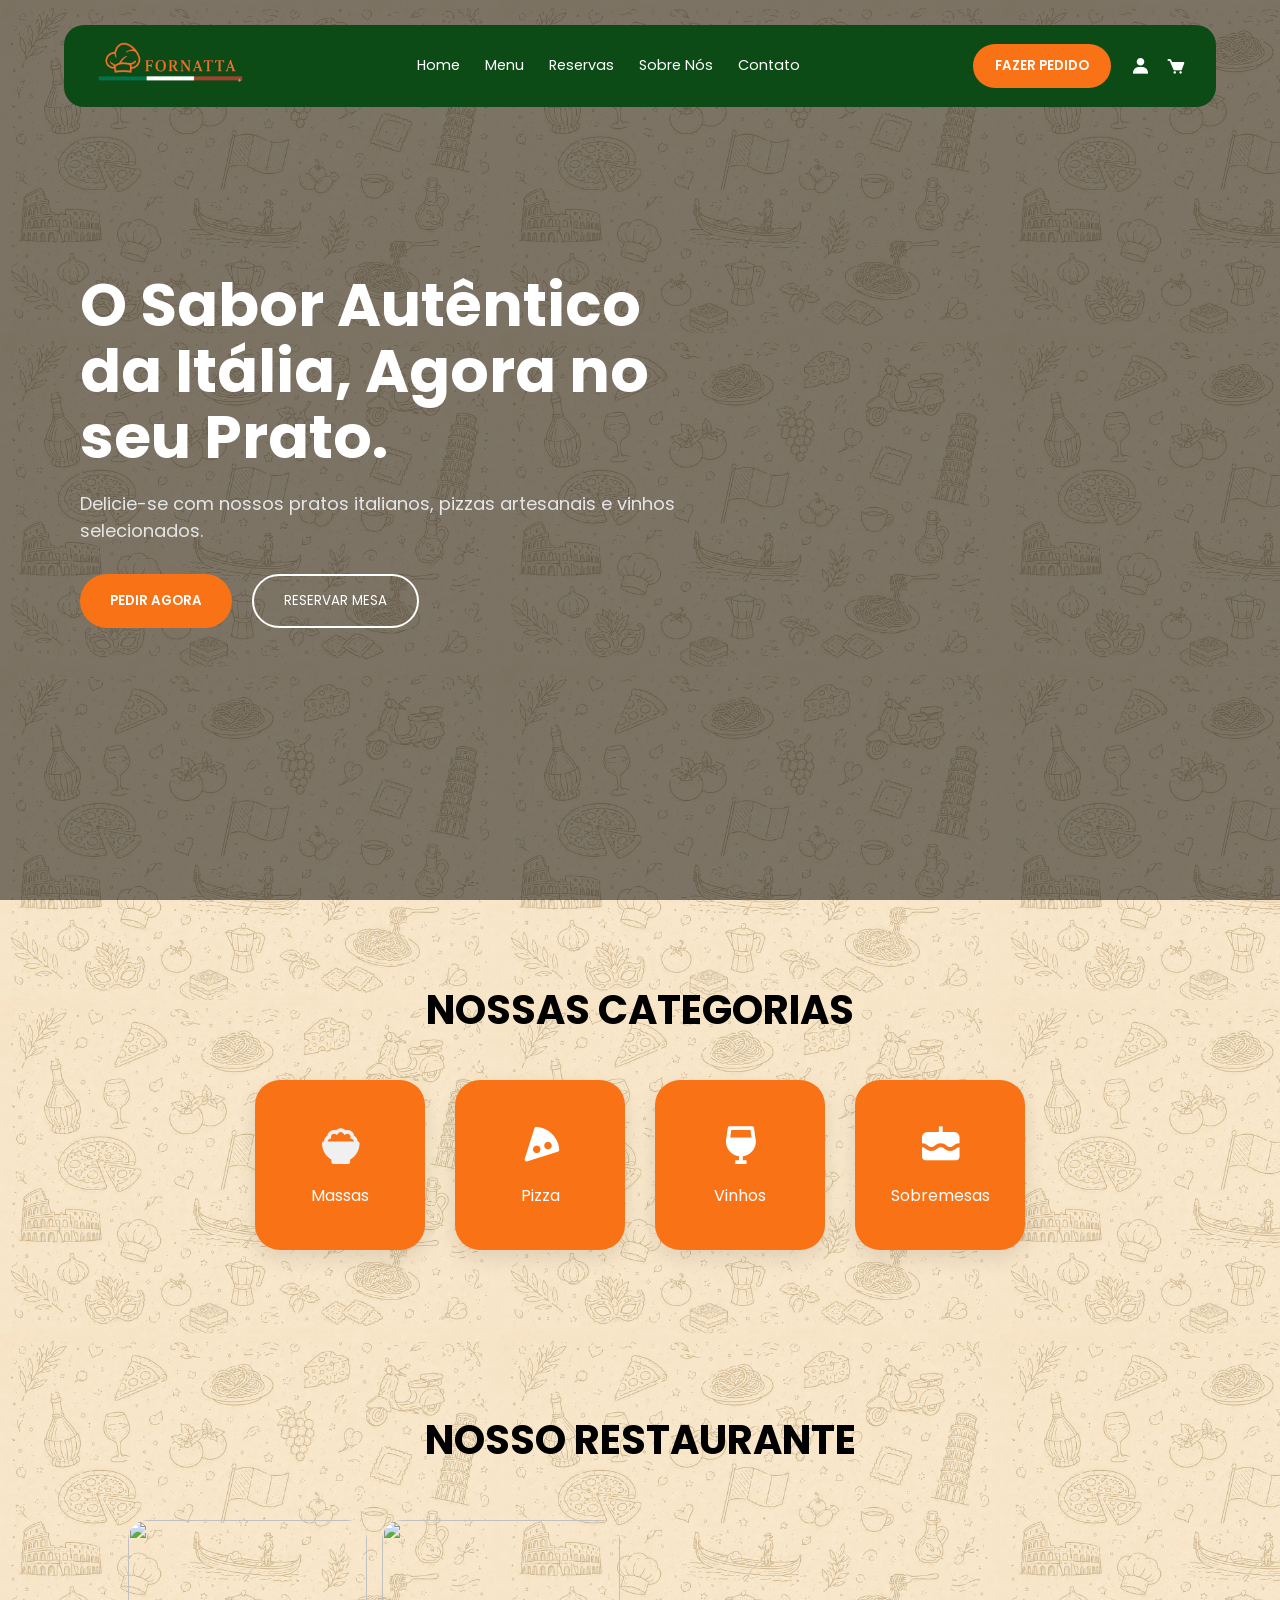
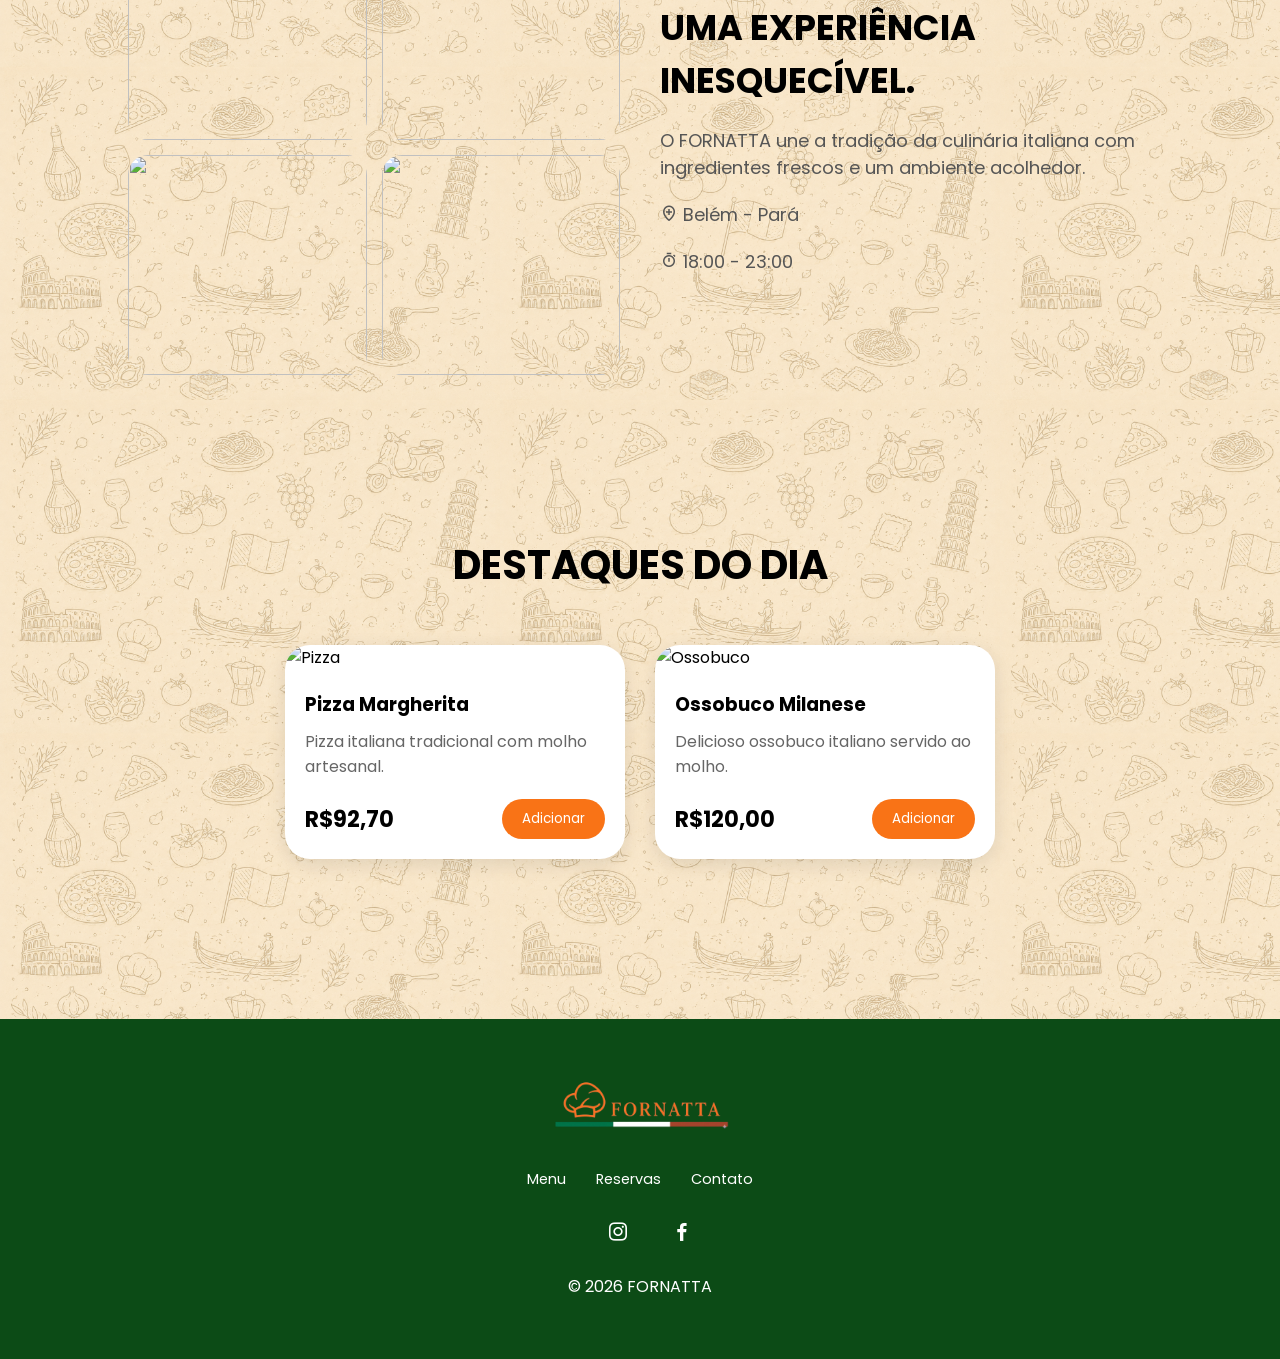
==== Fornatta/frontend/src/pages/home.html @ 74665062 "." ====
<!DOCTYPE html>
<html lang="pt-br">

<head>
    <meta charset="UTF-8">
    <meta name="viewport" content="width=device-width, initial-scale=1.0">
    <title>Home</title>

    <link rel="icon" type="image/jpeg" href="../assets-images/logo2.png"/>

    <!-- CSS -->
    <link rel="stylesheet" href="../HomeScreen.css">

    <!-- ICONS -->
    <link href='https://unpkg.com/boxicons@2.1.4/css/boxicons.min.css' rel='stylesheet'>
</head>

<body>

    <!-- NAVBAR -->
    <header>

        <nav class="navbar">

            <div class="logo">
                <img src="../assets-images/logo2.png" alt="Logo">
            </div>

            <ul class="nav-links">
                <li><a href="#">Home</a></li>
                <li><a href="#">Menu</a></li>
                <li><a href="#">Reservas</a></li>
                <li><a href="#">Sobre Nós</a></li>
                <li><a href="#">Contato</a></li>
            </ul>

            <div class="nav-right">

                <button class="pedido-btn">
                    FAZER PEDIDO
                </button>

                <div class="icons">
                    <i class='bx bxs-user'></i>
                    <i class='bx bxs-cart'></i>
                    
                </div>

            </div>

        </nav>

    </header>

    <!-- HERO -->
    <section class="hero">

        <div class="overlay"></div>

        <div class="hero-content">

            <h1>
                O Sabor Autêntico da Itália,
                Agora no seu Prato.
            </h1>

            <p>
                Delicie-se com nossos pratos italianos,
                pizzas artesanais e vinhos selecionados.
            </p>

            <div class="hero-buttons">

                <button class="orange-btn">
                    PEDIR AGORA
                </button>

                <button class="dark-btn">
                    RESERVAR MESA
                </button>

            </div>

        </div>

    </section>

    <!-- CATEGORIAS -->
    <section class="categorias">

        <h2>NOSSAS CATEGORIAS</h2>

        <div class="categoria-container">

            <div class="categoria-card">
                <i class='bx bxs-bowl-rice' style='color:#f0f0f0' ></i>
                <span>Massas</span>
            </div>

            <div class="categoria-card">
                <i class='bx bxs-pizza'></i>
                <span>Pizza</span>
            </div>

            <div class="categoria-card">
                <i class='bx bxs-wine' style='color:#fff' ></i>
                <span>Vinhos</span>
            </div>

            <div class="categoria-card">
                <i class='bx bxs-cake' style='color:#fff' ></i>
                <span>Sobremesas</span>
            </div>

        </div>

    </section>

    <!-- RESTAURANTE -->
    <section class="restaurante">

        <h2>NOSSO RESTAURANTE</h2>

        <div class="restaurante-content">

            <div class="galeria">

                <img src="https://images.unsplash.com/photo-1517248135467-4c7edcad34c4?q=80&w=800"
                    alt="">

                <img src="https://images.unsplash.com/photo-1414235077428-338989a2e8c0?q=80&w=800"
                    alt="">

                <img src="https://images.unsplash.com/photo-1552566626-52f8b828add9?q=80&w=800"
                    alt="">

                <img src="https://images.unsplash.com/photo-1600565193348-f74bd3c7ccdf?q=80&w=800"
                    alt="">

            </div>

            <div class="restaurante-text">

                <h3>
                    UMA EXPERIÊNCIA INESQUECÍVEL.
                </h3>

                <p>
                    O FORNATTA une a tradição da
                    culinária italiana com ingredientes frescos
                    e um ambiente acolhedor.
                </p>

                <div class="info">
                    <p>
                        <i class='bx bx-location-plus' ></i>
                        Belém - Pará
                    </p>

                    <p>
                        <i class='bx bx-stopwatch'></i>
                        18:00 - 23:00
                    </p>
                </div>

            </div>

        </div>

    </section>

    <!-- DESTAQUES -->
    <section class="destaques">

        <h2>DESTAQUES DO DIA</h2>

        <div class="foods">

            <!-- CARD 1 -->
            <div class="food-card">

                <img src="https://images.unsplash.com/photo-1513104890138-7c749659a591?q=80&w=800"
                    alt="Pizza">

                <div class="food-content">

                    <h3>Pizza Margherita</h3>

                    <p>
                        Pizza italiana tradicional com molho artesanal.
                    </p>

                    <div class="food-bottom">

                        <span>R$92,70</span>

                        <button>
                            Adicionar
                        </button>

                    </div>

                </div>

            </div>

            <!-- CARD 2 -->
            <div class="food-card">

                <img src="https://images.unsplash.com/photo-1544025162-d76694265947?q=80&w=800"
                    alt="Ossobuco">

                <div class="food-content">

                    <h3>Ossobuco Milanese</h3>

                    <p>
                        Delicioso ossobuco italiano servido ao molho.
                    </p>

                    <div class="food-bottom">

                        <span>R$120,00</span>

                        <button>
                            Adicionar
                        </button>

                    </div>

                </div>

            </div>

        </div>

    </section>

    <!-- FOOTER -->
    <footer>

        <img src="../assets-images/logo2.png" alt="Logo">

        <div class="footer-links">
            <a href="#">Menu</a>
            <a href="#">Reservas</a>
            <a href="#">Contato</a>
        </div>

        <div class="footer-icons">
            <a href="https://www.instagram.com" target="_blank"></a><i class='bx bxl-instagram'></i></a>
            <a href="https://www.facebook.com" target="_blank"></a><i class='bx bxl-facebook'></i></a>

        </div>

        <p>© 2026 FORNATTA</p>

    </footer>

    <!-- JS -->
    <script src="../scripts/HomeScript.js"></script>

</body>

</html>
---- Fornatta/frontend/src/HomeScreen.css ----
@import url('https://fonts.googleapis.com/css2?family=Poppins:wght@300;400;500;600;700&display=swap');

*{
    margin: 0;
    padding: 0;
    box-sizing: border-box;
    font-family: 'Poppins', sans-serif;
}

body{
    background-image: url(assets-images/fundo.home.png);
    background-size: 500px;
    background-repeat: repeat; 
}

/* NAVBAR */

header{
    position: absolute;
    width: 100%;
    top: 0;
    left: 0;
    z-index: 100;
}

.navbar{
    width: 90%;
    margin: 25px auto;
    background: #0c4b16;
    border-radius: 20px;
    padding: 15px 30px;
    display: flex;
    justify-content: space-between;
    align-items: center;
}

.logo img{
    width: 150px;
}

.nav-links{
    display: flex;
    gap: 25px;
    list-style: none;
    font-size: 14.5px;
    text-decoration: none;
    transition: color .2s;
}

.nav-links a{
    font-size: 14.5px;
    color: #fff;
    text-decoration: none;
    transition: color .1s;
}

.nav-links a:hover {
    color: #ff7724;
}

.nav-right{
    display: flex;
    align-items: center;
    gap: 20px;
}

.pedido-btn{
    background: #f97316;
    border: none;
    color: white;
    padding: 12px 22px;
    border-radius: 30px;
    cursor: pointer;
    font-weight: 600;
}

.icons{
    display: flex;
    gap: 15px;
    color: white;
    font-size: 20px;
}

/* HERO */

.hero{
    width: 100%;
    height: 100vh;

    background:
    linear-gradient(rgba(0,0,0,0.5), rgba(0,0,0,0.5)),
    url('https://images.unsplash.com/photo-1622973536968-3ead9e780960?q=80&w=1400');

    background-size: cover;
    background-position: center;

    display: flex;
    align-items: center;

    padding-left: 80px;
}

.hero-content{
    max-width: 600px;
    color: white;
}

.hero-content h1{
    font-size: 60px;
    line-height: 1.1;
    margin-bottom: 20px;
}

.hero-content p{
    font-size: 18px;
    margin-bottom: 30px;
    color: #e5e5e5;
}

.hero-buttons{
    display: flex;
    gap: 20px;
}

.orange-btn{
    background: #f97316;
    color: white;
    border: none;
    padding: 15px 30px;
    border-radius: 40px;
    font-weight: 600;
    cursor: pointer;
}

.dark-btn{
    background: transparent;
    border: 2px solid white;
    color: white;
    padding: 15px 30px;
    border-radius: 40px;
    cursor: pointer;
}

/* CATEGORIAS */

.categorias{
    padding: 80px 10%;
    text-align: center;
}

.categorias h2{
    margin-bottom: 40px;
    font-size: 40px;
}

.categoria-container{
    display: flex;
    justify-content: center;
    gap: 30px;
    flex-wrap: wrap;
}

.categoria-card{
    width: 170px;
    height: 170px;
    background: #f97316;
    border-radius: 25px;

    display: flex;
    flex-direction: column;
    justify-content: center;
    align-items: center;
    gap: 15px;

    color: white;

    box-shadow: 0 8px 20px rgba(0,0,0,0.1);

    transition: .3s;
}

.categoria-card:hover{
    transform: translateY(-10px);
}

.categoria-card i{
    font-size: 45px;
}

/* RESTAURANTE */

.restaurante{
    padding: 80px 10%;
}

.restaurante h2{
    text-align: center;
    margin-bottom: 50px;
    font-size: 40px;
}

.restaurante-content{
    display: flex;
    gap: 40px;
    align-items: center;
    flex-wrap: wrap;
}

.galeria{
    flex: 1;

    display: grid;
    grid-template-columns: repeat(2,1fr);
    gap: 15px;
}

.galeria img{
    width: 100%;
    height: 220px;
    object-fit: cover;
    border-radius: 20px;
}

.restaurante-text{
    flex: 1;
}

.restaurante-text h3{
    font-size: 35px;
    margin-bottom: 20px;
}

.restaurante-text p{
    font-size: 18px;
    color: #555;
    margin-bottom: 20px;
}

/* DESTAQUES */

.destaques{
    padding: 80px 10%;
}

.destaques h2{
    text-align: center;
    font-size: 40px;
    margin-bottom: 50px;
}

.foods{
    display: flex;
    justify-content: center;
    gap: 30px;
    flex-wrap: wrap;
}

.food-card{
    width: 340px;
    background: white;
    border-radius: 25px;
    overflow: hidden;

    box-shadow: 0 5px 20px rgba(0,0,0,0.1);

    transition: .3s;
}

.food-card:hover{
    transform: translateY(-10px);
}

.food-card img{
    width: 100%;
    height: 220px;
    object-fit: cover;
}

.food-content{
    padding: 20px;
}

.food-content h3{
    margin-bottom: 10px;
}

.food-content p{
    color: #666;
    margin-bottom: 20px;
}

.food-bottom{
    display: flex;
    justify-content: space-between;
    align-items: center;
}

.food-bottom span{
    font-size: 22px;
    font-weight: bold;
}

.food-bottom button{
    background: #f97316;
    border: none;
    color: white;
    padding: 10px 20px;
    border-radius: 30px;
    cursor: pointer;
}

/* FOOTER */

footer{
    background: #0c4b16;
    padding: 60px 10%;
    text-align: center;
    color: white;
    margin-top: 80px;
}

footer img{
    width: 180px;
    margin-bottom: 30px;
}

.footer-links{
    display: flex;
    justify-content: center;
    gap: 30px;
    margin-bottom: 30px;
}

.footer-links a{
    font-size: 14.5px;
    color: #fff;
    text-decoration: none;
    transition: color .1s;
}

.footer-links a:hover {
    color: #ff7724;
}

.footer-icons {
    display: flex;
    justify-content: center;
    gap: 20px;
    font-size: 24px;
    margin-bottom: 30px;
}


/* RESPONSIVO */

@media(max-width: 900px){

    .navbar{
        flex-direction: column;
        gap: 20px;
    }

    .hero{
        justify-content: center;
        text-align: center;
        padding: 20px;
    }

    .hero-content h1{
        font-size: 42px;
    }

    .hero-buttons{
        justify-content: center;
    }

    .restaurante-content{
        flex-direction: column;
    }

    .galeria{
        grid-template-columns: 1fr;
    }

}
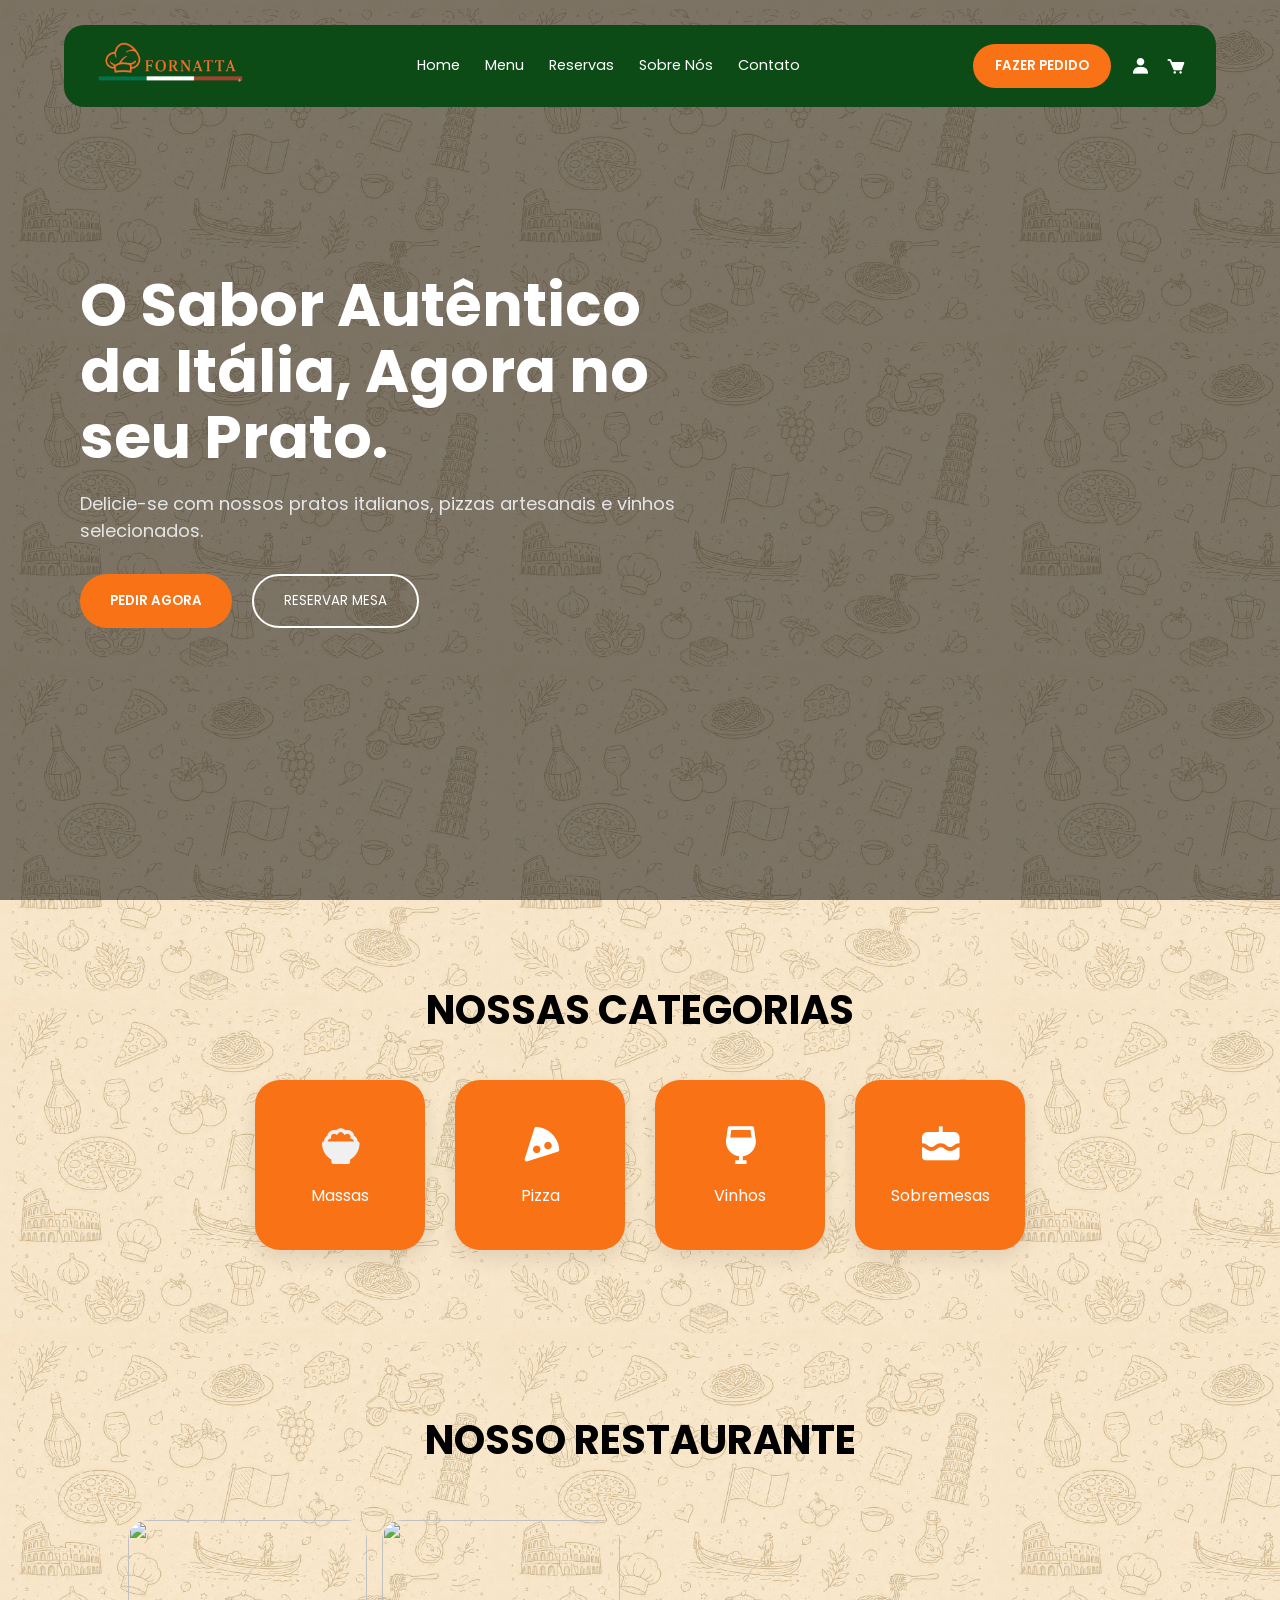
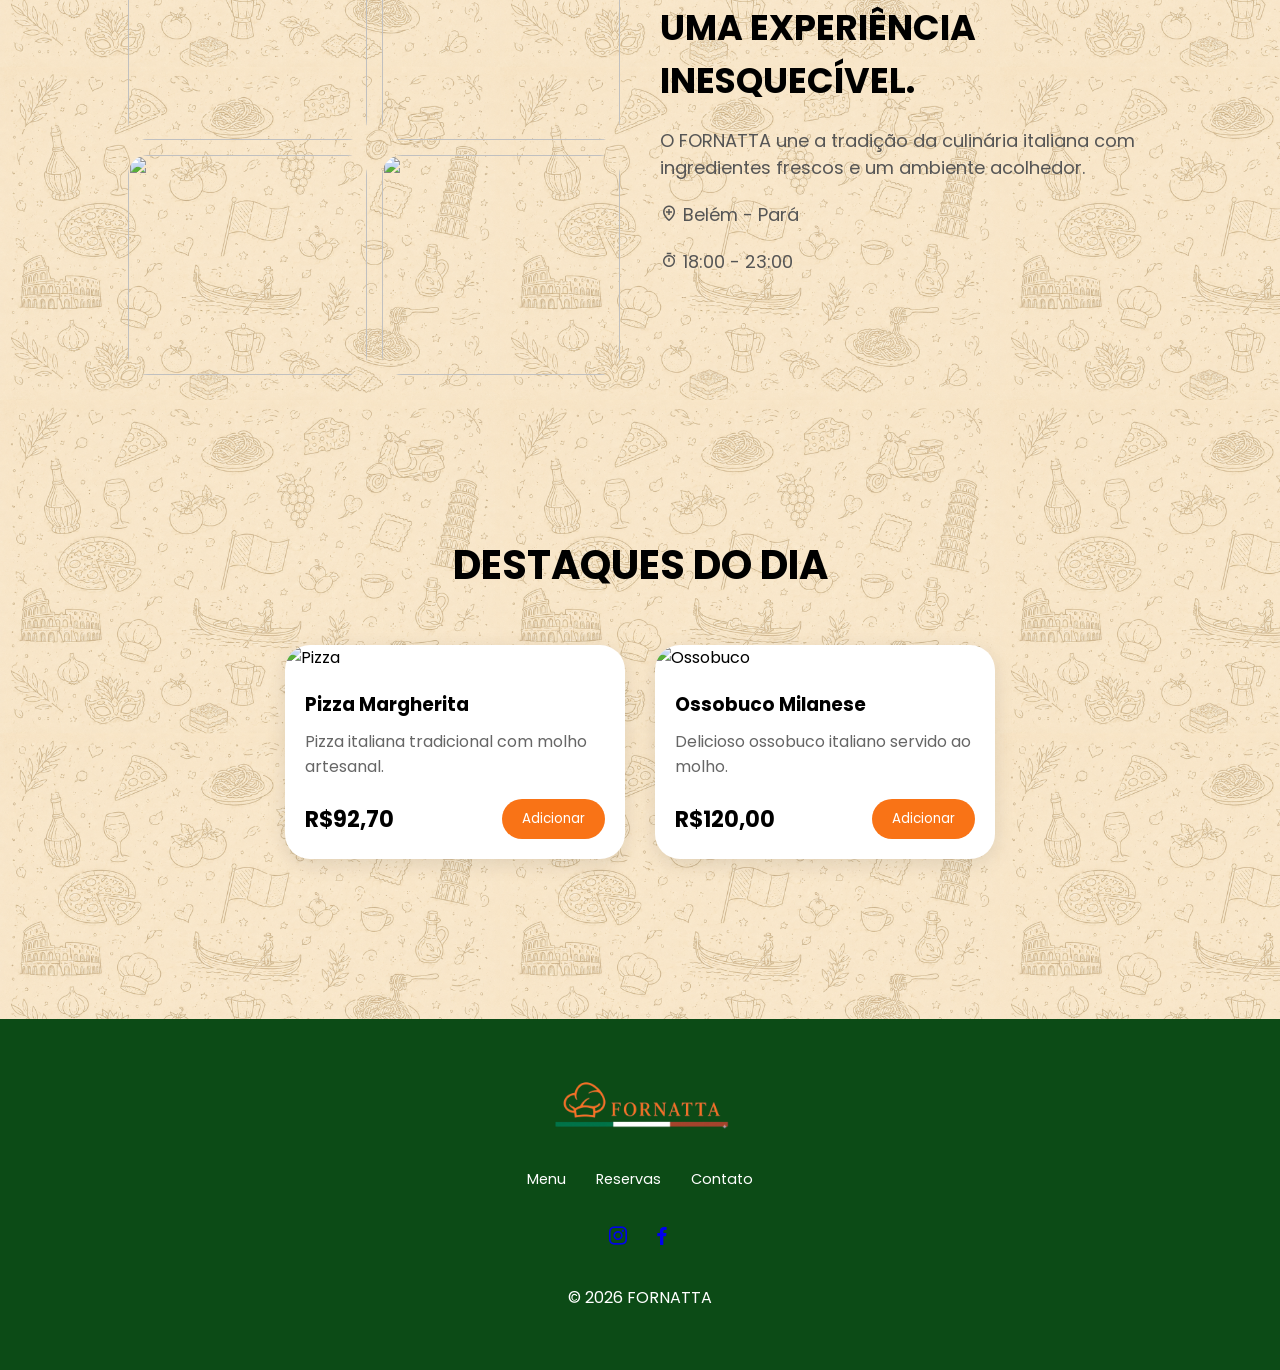
==== commit f8e7dea5: "corrigi a formatação e o link do instagram e facebook" ====
--- a/Fornatta/frontend/src/pages/home.html
+++ b/Fornatta/frontend/src/pages/home.html
@@ -1,265 +1,217 @@
-<!DOCTYPE html>
+<!doctype html>
 <html lang="pt-br">
-
-<head>
-    <meta charset="UTF-8">
-    <meta name="viewport" content="width=device-width, initial-scale=1.0">
+  <head>
+    <meta charset="UTF-8" />
+    <meta name="viewport" content="width=device-width, initial-scale=1.0" />
     <title>Home</title>
 
-    <link rel="icon" type="image/jpeg" href="../assets-images/logo2.png"/>
+    <link rel="icon" type="image/jpeg" href="../assets-images/logo2.png" />
 
     <!-- CSS -->
-    <link rel="stylesheet" href="../HomeScreen.css">
+    <link rel="stylesheet" href="../HomeScreen.css" />
 
     <!-- ICONS -->
-    <link href='https://unpkg.com/boxicons@2.1.4/css/boxicons.min.css' rel='stylesheet'>
-</head>
-
-<body>
-
+    <link
+      href="https://unpkg.com/boxicons@2.1.4/css/boxicons.min.css"
+      rel="stylesheet"
+    />
+  </head>
+
+  <body>
     <!-- NAVBAR -->
     <header>
-
-        <nav class="navbar">
-
-            <div class="logo">
-                <img src="../assets-images/logo2.png" alt="Logo">
-            </div>
-
-            <ul class="nav-links">
-                <li><a href="#">Home</a></li>
-                <li><a href="#">Menu</a></li>
-                <li><a href="#">Reservas</a></li>
-                <li><a href="#">Sobre Nós</a></li>
-                <li><a href="#">Contato</a></li>
-            </ul>
-
-            <div class="nav-right">
-
-                <button class="pedido-btn">
-                    FAZER PEDIDO
-                </button>
-
-                <div class="icons">
-                    <i class='bx bxs-user'></i>
-                    <i class='bx bxs-cart'></i>
-                    
-                </div>
-
-            </div>
-
-        </nav>
-
+      <nav class="navbar">
+        <div class="logo">
+          <img src="../assets-images/logo2.png" alt="Logo" />
+        </div>
+
+        <ul class="nav-links">
+          <li><a href="#">Home</a></li>
+          <li><a href="#">Menu</a></li>
+          <li><a href="#">Reservas</a></li>
+          <li><a href="#">Sobre Nós</a></li>
+          <li><a href="#">Contato</a></li>
+        </ul>
+
+        <div class="nav-right">
+          <button class="pedido-btn">FAZER PEDIDO</button>
+
+          <div class="icons">
+            <i class="bx bxs-user"></i>
+            <i class="bx bxs-cart"></i>
+          </div>
+        </div>
+      </nav>
     </header>
 
     <!-- HERO -->
     <section class="hero">
-
-        <div class="overlay"></div>
-
-        <div class="hero-content">
-
-            <h1>
-                O Sabor Autêntico da Itália,
-                Agora no seu Prato.
-            </h1>
-
-            <p>
-                Delicie-se com nossos pratos italianos,
-                pizzas artesanais e vinhos selecionados.
-            </p>
-
-            <div class="hero-buttons">
-
-                <button class="orange-btn">
-                    PEDIR AGORA
-                </button>
-
-                <button class="dark-btn">
-                    RESERVAR MESA
-                </button>
-
-            </div>
-
-        </div>
-
+      <div class="overlay"></div>
+
+      <div class="hero-content">
+        <h1>O Sabor Autêntico da Itália, Agora no seu Prato.</h1>
+
+        <p>
+          Delicie-se com nossos pratos italianos, pizzas artesanais e vinhos
+          selecionados.
+        </p>
+
+        <div class="hero-buttons">
+          <button class="orange-btn">PEDIR AGORA</button>
+
+          <button class="dark-btn">RESERVAR MESA</button>
+        </div>
+      </div>
     </section>
 
     <!-- CATEGORIAS -->
     <section class="categorias">
-
-        <h2>NOSSAS CATEGORIAS</h2>
-
-        <div class="categoria-container">
-
-            <div class="categoria-card">
-                <i class='bx bxs-bowl-rice' style='color:#f0f0f0' ></i>
-                <span>Massas</span>
-            </div>
-
-            <div class="categoria-card">
-                <i class='bx bxs-pizza'></i>
-                <span>Pizza</span>
-            </div>
-
-            <div class="categoria-card">
-                <i class='bx bxs-wine' style='color:#fff' ></i>
-                <span>Vinhos</span>
-            </div>
-
-            <div class="categoria-card">
-                <i class='bx bxs-cake' style='color:#fff' ></i>
-                <span>Sobremesas</span>
-            </div>
-
-        </div>
-
+      <h2>NOSSAS CATEGORIAS</h2>
+
+      <div class="categoria-container">
+        <div class="categoria-card">
+          <i class="bx bxs-bowl-rice" style="color: #f0f0f0"></i>
+          <span>Massas</span>
+        </div>
+
+        <div class="categoria-card">
+          <i class="bx bxs-pizza"></i>
+          <span>Pizza</span>
+        </div>
+
+        <div class="categoria-card">
+          <i class="bx bxs-wine" style="color: #fff"></i>
+          <span>Vinhos</span>
+        </div>
+
+        <div class="categoria-card">
+          <i class="bx bxs-cake" style="color: #fff"></i>
+          <span>Sobremesas</span>
+        </div>
+      </div>
     </section>
 
     <!-- RESTAURANTE -->
     <section class="restaurante">
-
-        <h2>NOSSO RESTAURANTE</h2>
-
-        <div class="restaurante-content">
-
-            <div class="galeria">
-
-                <img src="https://images.unsplash.com/photo-1517248135467-4c7edcad34c4?q=80&w=800"
-                    alt="">
-
-                <img src="https://images.unsplash.com/photo-1414235077428-338989a2e8c0?q=80&w=800"
-                    alt="">
-
-                <img src="https://images.unsplash.com/photo-1552566626-52f8b828add9?q=80&w=800"
-                    alt="">
-
-                <img src="https://images.unsplash.com/photo-1600565193348-f74bd3c7ccdf?q=80&w=800"
-                    alt="">
-
-            </div>
-
-            <div class="restaurante-text">
-
-                <h3>
-                    UMA EXPERIÊNCIA INESQUECÍVEL.
-                </h3>
-
-                <p>
-                    O FORNATTA une a tradição da
-                    culinária italiana com ingredientes frescos
-                    e um ambiente acolhedor.
-                </p>
-
-                <div class="info">
-                    <p>
-                        <i class='bx bx-location-plus' ></i>
-                        Belém - Pará
-                    </p>
-
-                    <p>
-                        <i class='bx bx-stopwatch'></i>
-                        18:00 - 23:00
-                    </p>
-                </div>
-
-            </div>
-
-        </div>
-
+      <h2>NOSSO RESTAURANTE</h2>
+
+      <div class="restaurante-content">
+        <div class="galeria">
+          <img
+            src="https://images.unsplash.com/photo-1517248135467-4c7edcad34c4?q=80&w=800"
+            alt=""
+          />
+
+          <img
+            src="https://images.unsplash.com/photo-1414235077428-338989a2e8c0?q=80&w=800"
+            alt=""
+          />
+
+          <img
+            src="https://images.unsplash.com/photo-1552566626-52f8b828add9?q=80&w=800"
+            alt=""
+          />
+
+          <img
+            src="https://images.unsplash.com/photo-1600565193348-f74bd3c7ccdf?q=80&w=800"
+            alt=""
+          />
+        </div>
+
+        <div class="restaurante-text">
+          <h3>UMA EXPERIÊNCIA INESQUECÍVEL.</h3>
+
+          <p>
+            O FORNATTA une a tradição da culinária italiana com ingredientes
+            frescos e um ambiente acolhedor.
+          </p>
+
+          <div class="info">
+            <p>
+              <i class="bx bx-location-plus"></i>
+              Belém - Pará
+            </p>
+
+            <p>
+              <i class="bx bx-stopwatch"></i>
+              18:00 - 23:00
+            </p>
+          </div>
+        </div>
+      </div>
     </section>
 
     <!-- DESTAQUES -->
     <section class="destaques">
-
-        <h2>DESTAQUES DO DIA</h2>
-
-        <div class="foods">
-
-            <!-- CARD 1 -->
-            <div class="food-card">
-
-                <img src="https://images.unsplash.com/photo-1513104890138-7c749659a591?q=80&w=800"
-                    alt="Pizza">
-
-                <div class="food-content">
-
-                    <h3>Pizza Margherita</h3>
-
-                    <p>
-                        Pizza italiana tradicional com molho artesanal.
-                    </p>
-
-                    <div class="food-bottom">
-
-                        <span>R$92,70</span>
-
-                        <button>
-                            Adicionar
-                        </button>
-
-                    </div>
-
-                </div>
-
+      <h2>DESTAQUES DO DIA</h2>
+
+      <div class="foods">
+        <!-- CARD 1 -->
+        <div class="food-card">
+          <img
+            src="https://images.unsplash.com/photo-1513104890138-7c749659a591?q=80&w=800"
+            alt="Pizza"
+          />
+
+          <div class="food-content">
+            <h3>Pizza Margherita</h3>
+
+            <p>Pizza italiana tradicional com molho artesanal.</p>
+
+            <div class="food-bottom">
+              <span>R$92,70</span>
+
+              <button>Adicionar</button>
             </div>
-
-            <!-- CARD 2 -->
-            <div class="food-card">
-
-                <img src="https://images.unsplash.com/photo-1544025162-d76694265947?q=80&w=800"
-                    alt="Ossobuco">
-
-                <div class="food-content">
-
-                    <h3>Ossobuco Milanese</h3>
-
-                    <p>
-                        Delicioso ossobuco italiano servido ao molho.
-                    </p>
-
-                    <div class="food-bottom">
-
-                        <span>R$120,00</span>
-
-                        <button>
-                            Adicionar
-                        </button>
-
-                    </div>
-
-                </div>
-
+          </div>
+        </div>
+
+        <!-- CARD 2 -->
+        <div class="food-card">
+          <img
+            src="https://images.unsplash.com/photo-1544025162-d76694265947?q=80&w=800"
+            alt="Ossobuco"
+          />
+
+          <div class="food-content">
+            <h3>Ossobuco Milanese</h3>
+
+            <p>Delicioso ossobuco italiano servido ao molho.</p>
+
+            <div class="food-bottom">
+              <span>R$120,00</span>
+
+              <button>Adicionar</button>
             </div>
-
-        </div>
-
+          </div>
+        </div>
+      </div>
     </section>
 
     <!-- FOOTER -->
     <footer>
-
-        <img src="../assets-images/logo2.png" alt="Logo">
-
-        <div class="footer-links">
-            <a href="#">Menu</a>
-            <a href="#">Reservas</a>
-            <a href="#">Contato</a>
-        </div>
-
-        <div class="footer-icons">
-            <a href="https://www.instagram.com" target="_blank"></a><i class='bx bxl-instagram'></i></a>
-            <a href="https://www.facebook.com" target="_blank"></a><i class='bx bxl-facebook'></i></a>
-
-        </div>
-
-        <p>© 2026 FORNATTA</p>
-
+      <img src="../assets-images/logo2.png" alt="Logo" />
+
+      <div class="footer-links">
+        <a href="#">Menu</a>
+        <a href="#">Reservas</a>
+        <a href="#">Contato</a>
+      </div>
+
+      <div class="footer-icons">
+        <a href="https://www.instagram.com" target="_blank">
+          <i class="bx bxl-instagram"></i>
+        </a>
+
+        <a href="https://www.facebook.com" target="_blank">
+          <i class="bx bxl-facebook"></i>
+        </a>
+      </div>
+
+      <p>© 2026 FORNATTA</p>
     </footer>
 
     <!-- JS -->
     <script src="../scripts/HomeScript.js"></script>
-
-</body>
-
-</html>+  </body>
+</html>
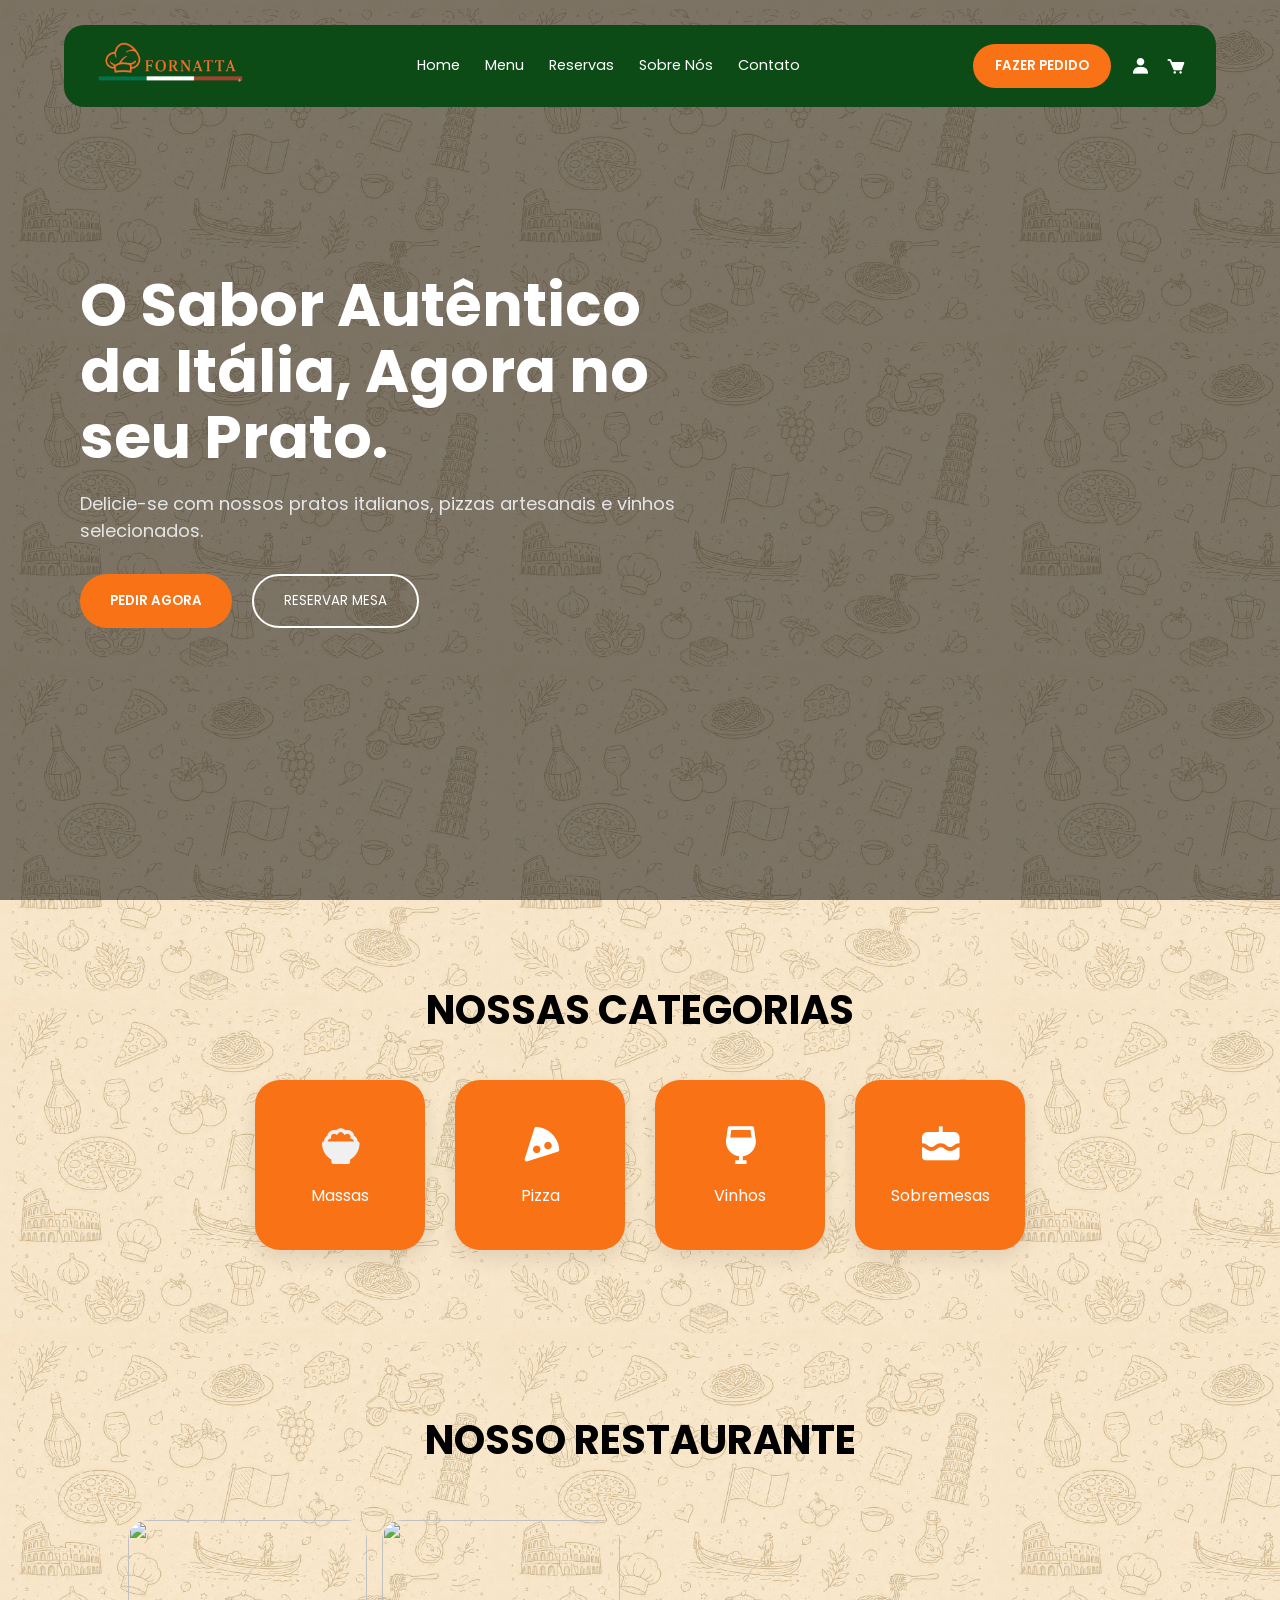
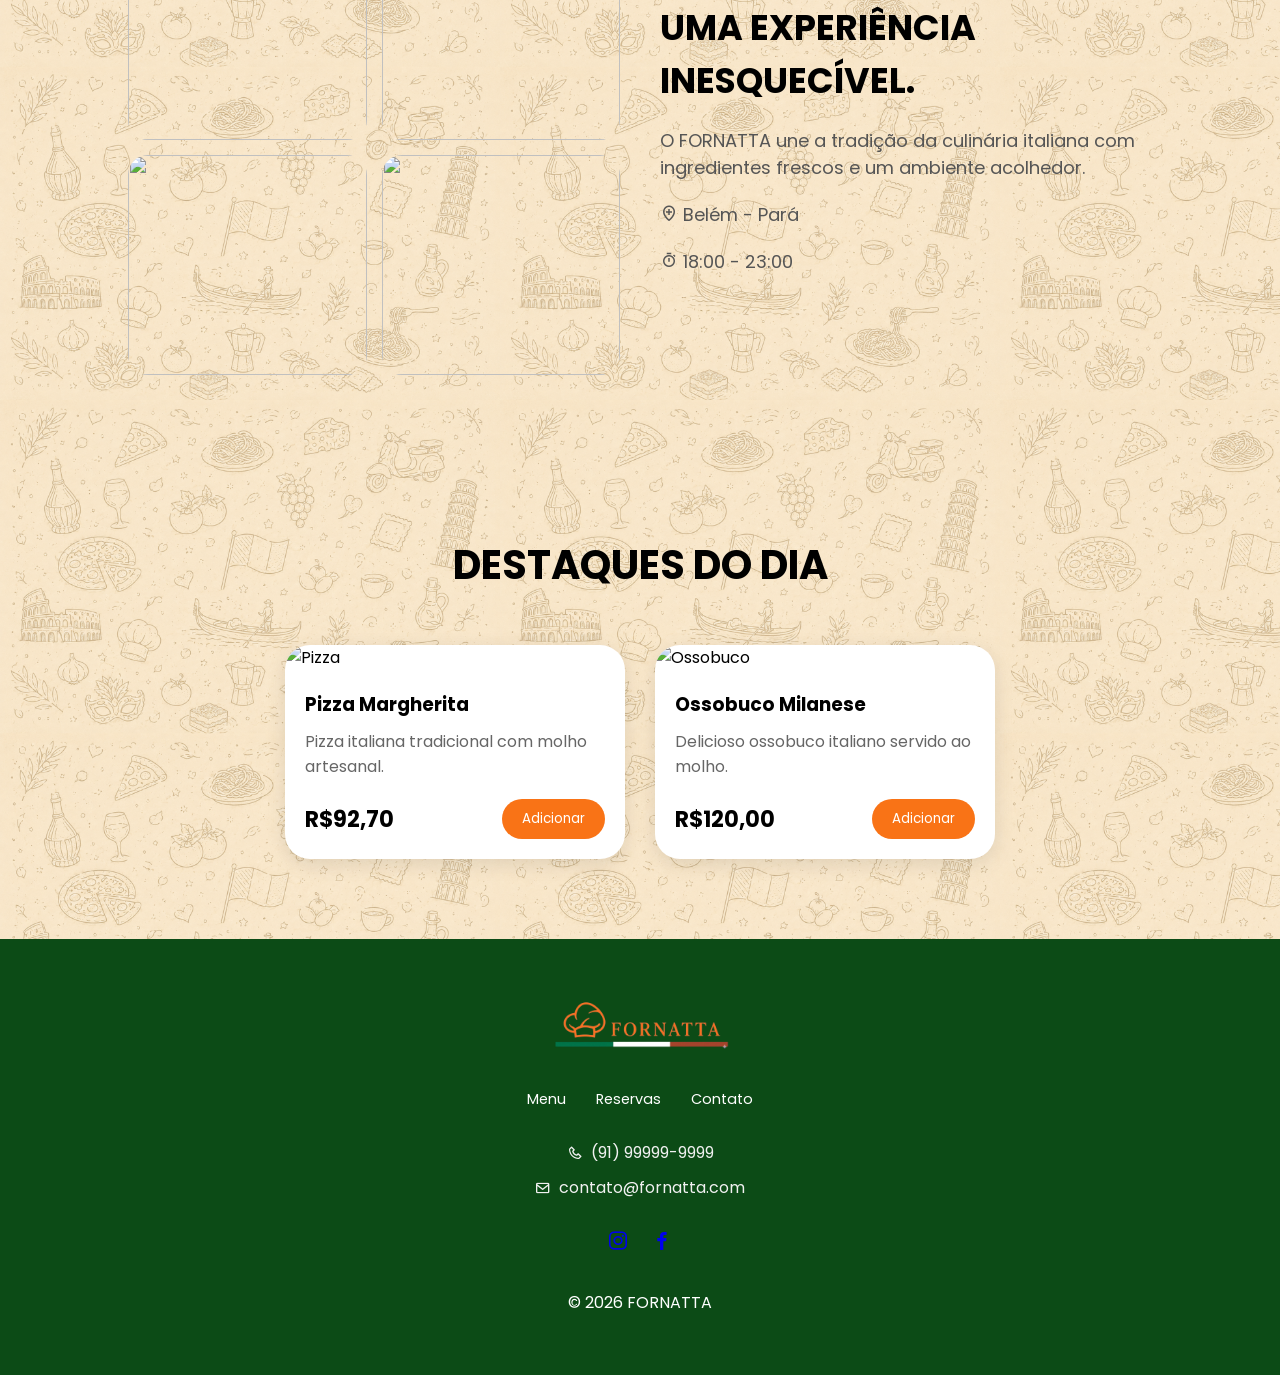
==== commit 5d447d74: "fiz alterações no contato" ====
--- a/Fornatta/frontend/src/pages/home.html
+++ b/Fornatta/frontend/src/pages/home.html
@@ -26,9 +26,9 @@
         </div>
 
         <ul class="nav-links">
-          <li><a href="#">Home</a></li>
-          <li><a href="#">Menu</a></li>
-          <li><a href="#">Reservas</a></li>
+          <li><a href="home.html">Home</a></li>
+          <li><a href="cardapio.html">Menu</a></li>
+          <li><a href="reservas.html">Reservas</a></li>
           <li><a href="#">Sobre Nós</a></li>
           <li><a href="#">Contato</a></li>
         </ul>
@@ -198,6 +198,11 @@
         <a href="#">Contato</a>
       </div>
 
+      <div class="contato-info">
+        <p><i class="bx bx-phone"></i> (91) 99999-9999</p>
+        <p><i class="bx bx-envelope"></i> contato@fornatta.com</p>
+      </div>
+
       <div class="footer-icons">
         <a href="https://www.instagram.com" target="_blank">
           <i class="bx bxl-instagram"></i>
--- a/Fornatta/frontend/src/HomeScreen.css
+++ b/Fornatta/frontend/src/HomeScreen.css
@@ -1,385 +1,396 @@
-@import url('https://fonts.googleapis.com/css2?family=Poppins:wght@300;400;500;600;700&display=swap');
-
-*{
-    margin: 0;
-    padding: 0;
-    box-sizing: border-box;
-    font-family: 'Poppins', sans-serif;
-}
-
-body{
-    background-image: url(assets-images/fundo.home.png);
-    background-size: 500px;
-    background-repeat: repeat; 
+@import url("https://fonts.googleapis.com/css2?family=Poppins:wght@300;400;500;600;700&display=swap");
+
+* {
+  margin: 0;
+  padding: 0;
+  box-sizing: border-box;
+  font-family: "Poppins", sans-serif;
+}
+
+body {
+  background-image: url(assets-images/fundo.home.png);
+  background-size: 500px;
+  background-repeat: repeat;
 }
 
 /* NAVBAR */
 
-header{
-    position: absolute;
-    width: 100%;
-    top: 0;
-    left: 0;
-    z-index: 100;
-}
-
-.navbar{
-    width: 90%;
-    margin: 25px auto;
-    background: #0c4b16;
-    border-radius: 20px;
-    padding: 15px 30px;
-    display: flex;
-    justify-content: space-between;
-    align-items: center;
-}
-
-.logo img{
-    width: 150px;
-}
-
-.nav-links{
-    display: flex;
-    gap: 25px;
-    list-style: none;
-    font-size: 14.5px;
-    text-decoration: none;
-    transition: color .2s;
-}
-
-.nav-links a{
-    font-size: 14.5px;
-    color: #fff;
-    text-decoration: none;
-    transition: color .1s;
+header {
+  position: absolute;
+  width: 100%;
+  top: 0;
+  left: 0;
+  z-index: 100;
+}
+
+.navbar {
+  width: 90%;
+  margin: 25px auto;
+  background: #0c4b16;
+  border-radius: 20px;
+  padding: 15px 30px;
+  display: flex;
+  justify-content: space-between;
+  align-items: center;
+}
+
+.logo img {
+  width: 150px;
+}
+
+.nav-links {
+  display: flex;
+  gap: 25px;
+  list-style: none;
+  font-size: 14.5px;
+  text-decoration: none;
+  transition: color 0.2s;
+}
+
+.nav-links a {
+  font-size: 14.5px;
+  color: #fff;
+  text-decoration: none;
+  transition: color 0.1s;
 }
 
 .nav-links a:hover {
-    color: #ff7724;
-}
-
-.nav-right{
-    display: flex;
-    align-items: center;
+  color: #ff7724;
+}
+
+.nav-right {
+  display: flex;
+  align-items: center;
+  gap: 20px;
+}
+
+.pedido-btn {
+  background: #f97316;
+  border: none;
+  color: white;
+  padding: 12px 22px;
+  border-radius: 30px;
+  cursor: pointer;
+  font-weight: 600;
+}
+
+.icons {
+  display: flex;
+  gap: 15px;
+  color: white;
+  font-size: 20px;
+}
+
+/* HERO */
+
+.hero {
+  width: 100%;
+  height: 100vh;
+
+  background:
+    linear-gradient(rgba(0, 0, 0, 0.5), rgba(0, 0, 0, 0.5)),
+    url("https://images.unsplash.com/photo-1622973536968-3ead9e780960?q=80&w=1400");
+
+  background-size: cover;
+  background-position: center;
+
+  display: flex;
+  align-items: center;
+
+  padding-left: 80px;
+}
+
+.hero-content {
+  max-width: 600px;
+  color: white;
+}
+
+.hero-content h1 {
+  font-size: 60px;
+  line-height: 1.1;
+  margin-bottom: 20px;
+}
+
+.hero-content p {
+  font-size: 18px;
+  margin-bottom: 30px;
+  color: #e5e5e5;
+}
+
+.hero-buttons {
+  display: flex;
+  gap: 20px;
+}
+
+.orange-btn {
+  background: #f97316;
+  color: white;
+  border: none;
+  padding: 15px 30px;
+  border-radius: 40px;
+  font-weight: 600;
+  cursor: pointer;
+}
+
+.dark-btn {
+  background: transparent;
+  border: 2px solid white;
+  color: white;
+  padding: 15px 30px;
+  border-radius: 40px;
+  cursor: pointer;
+}
+
+/* CATEGORIAS */
+
+.categorias {
+  padding: 80px 10%;
+  text-align: center;
+}
+
+.categorias h2 {
+  margin-bottom: 40px;
+  font-size: 40px;
+}
+
+.categoria-container {
+  display: flex;
+  justify-content: center;
+  gap: 30px;
+  flex-wrap: wrap;
+}
+
+.categoria-card {
+  width: 170px;
+  height: 170px;
+  background: #f97316;
+  border-radius: 25px;
+
+  display: flex;
+  flex-direction: column;
+  justify-content: center;
+  align-items: center;
+  gap: 15px;
+
+  color: white;
+
+  box-shadow: 0 8px 20px rgba(0, 0, 0, 0.1);
+
+  transition: 0.3s;
+}
+
+.categoria-card:hover {
+  transform: translateY(-10px);
+}
+
+.categoria-card i {
+  font-size: 45px;
+}
+
+/* RESTAURANTE */
+
+.restaurante {
+  padding: 80px 10%;
+}
+
+.restaurante h2 {
+  text-align: center;
+  margin-bottom: 50px;
+  font-size: 40px;
+}
+
+.restaurante-content {
+  display: flex;
+  gap: 40px;
+  align-items: center;
+  flex-wrap: wrap;
+}
+
+.galeria {
+  flex: 1;
+
+  display: grid;
+  grid-template-columns: repeat(2, 1fr);
+  gap: 15px;
+}
+
+.galeria img {
+  width: 100%;
+  height: 220px;
+  object-fit: cover;
+  border-radius: 20px;
+}
+
+.restaurante-text {
+  flex: 1;
+}
+
+.restaurante-text h3 {
+  font-size: 35px;
+  margin-bottom: 20px;
+}
+
+.restaurante-text p {
+  font-size: 18px;
+  color: #555;
+  margin-bottom: 20px;
+}
+
+/* DESTAQUES */
+
+.destaques {
+  padding: 80px 10%;
+}
+
+.destaques h2 {
+  text-align: center;
+  font-size: 40px;
+  margin-bottom: 50px;
+}
+
+.foods {
+  display: flex;
+  justify-content: center;
+  gap: 30px;
+  flex-wrap: wrap;
+}
+
+.food-card {
+  width: 340px;
+  background: white;
+  border-radius: 25px;
+  overflow: hidden;
+
+  box-shadow: 0 5px 20px rgba(0, 0, 0, 0.1);
+
+  transition: 0.3s;
+}
+
+.food-card:hover {
+  transform: translateY(-10px);
+}
+
+.food-card img {
+  width: 100%;
+  height: 220px;
+  object-fit: cover;
+}
+
+.food-content {
+  padding: 20px;
+}
+
+.food-content h3 {
+  margin-bottom: 10px;
+}
+
+.food-content p {
+  color: #666;
+  margin-bottom: 20px;
+}
+
+.food-bottom {
+  display: flex;
+  justify-content: space-between;
+  align-items: center;
+}
+
+.food-bottom span {
+  font-size: 22px;
+  font-weight: bold;
+}
+
+.food-bottom button {
+  background: #f97316;
+  border: none;
+  color: white;
+  padding: 10px 20px;
+  border-radius: 30px;
+  cursor: pointer;
+}
+
+/* FOOTER */
+
+footer {
+  background: #0c4b16;
+  padding: 60px 10%;
+  text-align: center;
+  color: white;
+}
+
+footer img {
+  width: 180px;
+  margin-bottom: 30px;
+}
+
+.footer-links {
+  display: flex;
+  justify-content: center;
+  gap: 30px;
+  margin-bottom: 30px;
+}
+
+.footer-links a {
+  font-size: 14.5px;
+  color: #fff;
+  text-decoration: none;
+  transition: color 0.1s;
+}
+
+.footer-links a:hover {
+  color: #ff7724;
+}
+
+.contato-info {
+  display: flex;
+  flex-direction: column;
+  gap: 10px;
+  margin-bottom: 25px;
+}
+
+.contato-info p {
+  display: flex;
+  justify-content: center;
+  align-items: center;
+  gap: 8px;
+  color: #f1f1f1;
+}
+
+.footer-icons {
+  display: flex;
+  justify-content: center;
+  gap: 20px;
+  font-size: 24px;
+  margin-bottom: 30px;
+}
+
+/* RESPONSIVO */
+
+@media (max-width: 900px) {
+  .navbar {
+    flex-direction: column;
     gap: 20px;
-}
-
-.pedido-btn{
-    background: #f97316;
-    border: none;
-    color: white;
-    padding: 12px 22px;
-    border-radius: 30px;
-    cursor: pointer;
-    font-weight: 600;
-}
-
-.icons{
-    display: flex;
-    gap: 15px;
-    color: white;
-    font-size: 20px;
-}
-
-/* HERO */
-
-.hero{
-    width: 100%;
-    height: 100vh;
-
-    background:
-    linear-gradient(rgba(0,0,0,0.5), rgba(0,0,0,0.5)),
-    url('https://images.unsplash.com/photo-1622973536968-3ead9e780960?q=80&w=1400');
-
-    background-size: cover;
-    background-position: center;
-
-    display: flex;
-    align-items: center;
-
-    padding-left: 80px;
-}
-
-.hero-content{
-    max-width: 600px;
-    color: white;
-}
-
-.hero-content h1{
-    font-size: 60px;
-    line-height: 1.1;
-    margin-bottom: 20px;
-}
-
-.hero-content p{
-    font-size: 18px;
-    margin-bottom: 30px;
-    color: #e5e5e5;
-}
-
-.hero-buttons{
-    display: flex;
-    gap: 20px;
-}
-
-.orange-btn{
-    background: #f97316;
-    color: white;
-    border: none;
-    padding: 15px 30px;
-    border-radius: 40px;
-    font-weight: 600;
-    cursor: pointer;
-}
-
-.dark-btn{
-    background: transparent;
-    border: 2px solid white;
-    color: white;
-    padding: 15px 30px;
-    border-radius: 40px;
-    cursor: pointer;
-}
-
-/* CATEGORIAS */
-
-.categorias{
-    padding: 80px 10%;
+  }
+
+  .hero {
+    justify-content: center;
     text-align: center;
-}
-
-.categorias h2{
-    margin-bottom: 40px;
-    font-size: 40px;
-}
-
-.categoria-container{
-    display: flex;
+    padding: 20px;
+  }
+
+  .hero-content h1 {
+    font-size: 42px;
+  }
+
+  .hero-buttons {
     justify-content: center;
-    gap: 30px;
-    flex-wrap: wrap;
-}
-
-.categoria-card{
-    width: 170px;
-    height: 170px;
-    background: #f97316;
-    border-radius: 25px;
-
-    display: flex;
+  }
+
+  .restaurante-content {
     flex-direction: column;
-    justify-content: center;
-    align-items: center;
-    gap: 15px;
-
-    color: white;
-
-    box-shadow: 0 8px 20px rgba(0,0,0,0.1);
-
-    transition: .3s;
-}
-
-.categoria-card:hover{
-    transform: translateY(-10px);
-}
-
-.categoria-card i{
-    font-size: 45px;
-}
-
-/* RESTAURANTE */
-
-.restaurante{
-    padding: 80px 10%;
-}
-
-.restaurante h2{
-    text-align: center;
-    margin-bottom: 50px;
-    font-size: 40px;
-}
-
-.restaurante-content{
-    display: flex;
-    gap: 40px;
-    align-items: center;
-    flex-wrap: wrap;
-}
-
-.galeria{
-    flex: 1;
-
-    display: grid;
-    grid-template-columns: repeat(2,1fr);
-    gap: 15px;
-}
-
-.galeria img{
-    width: 100%;
-    height: 220px;
-    object-fit: cover;
-    border-radius: 20px;
-}
-
-.restaurante-text{
-    flex: 1;
-}
-
-.restaurante-text h3{
-    font-size: 35px;
-    margin-bottom: 20px;
-}
-
-.restaurante-text p{
-    font-size: 18px;
-    color: #555;
-    margin-bottom: 20px;
-}
-
-/* DESTAQUES */
-
-.destaques{
-    padding: 80px 10%;
-}
-
-.destaques h2{
-    text-align: center;
-    font-size: 40px;
-    margin-bottom: 50px;
-}
-
-.foods{
-    display: flex;
-    justify-content: center;
-    gap: 30px;
-    flex-wrap: wrap;
-}
-
-.food-card{
-    width: 340px;
-    background: white;
-    border-radius: 25px;
-    overflow: hidden;
-
-    box-shadow: 0 5px 20px rgba(0,0,0,0.1);
-
-    transition: .3s;
-}
-
-.food-card:hover{
-    transform: translateY(-10px);
-}
-
-.food-card img{
-    width: 100%;
-    height: 220px;
-    object-fit: cover;
-}
-
-.food-content{
-    padding: 20px;
-}
-
-.food-content h3{
-    margin-bottom: 10px;
-}
-
-.food-content p{
-    color: #666;
-    margin-bottom: 20px;
-}
-
-.food-bottom{
-    display: flex;
-    justify-content: space-between;
-    align-items: center;
-}
-
-.food-bottom span{
-    font-size: 22px;
-    font-weight: bold;
-}
-
-.food-bottom button{
-    background: #f97316;
-    border: none;
-    color: white;
-    padding: 10px 20px;
-    border-radius: 30px;
-    cursor: pointer;
-}
-
-/* FOOTER */
-
-footer{
-    background: #0c4b16;
-    padding: 60px 10%;
-    text-align: center;
-    color: white;
-    margin-top: 80px;
-}
-
-footer img{
-    width: 180px;
-    margin-bottom: 30px;
-}
-
-.footer-links{
-    display: flex;
-    justify-content: center;
-    gap: 30px;
-    margin-bottom: 30px;
-}
-
-.footer-links a{
-    font-size: 14.5px;
-    color: #fff;
-    text-decoration: none;
-    transition: color .1s;
-}
-
-.footer-links a:hover {
-    color: #ff7724;
-}
-
-.footer-icons {
-    display: flex;
-    justify-content: center;
-    gap: 20px;
-    font-size: 24px;
-    margin-bottom: 30px;
-}
-
-
-/* RESPONSIVO */
-
-@media(max-width: 900px){
-
-    .navbar{
-        flex-direction: column;
-        gap: 20px;
-    }
-
-    .hero{
-        justify-content: center;
-        text-align: center;
-        padding: 20px;
-    }
-
-    .hero-content h1{
-        font-size: 42px;
-    }
-
-    .hero-buttons{
-        justify-content: center;
-    }
-
-    .restaurante-content{
-        flex-direction: column;
-    }
-
-    .galeria{
-        grid-template-columns: 1fr;
-    }
-
-}+  }
+
+  .galeria {
+    grid-template-columns: 1fr;
+  }
+}
